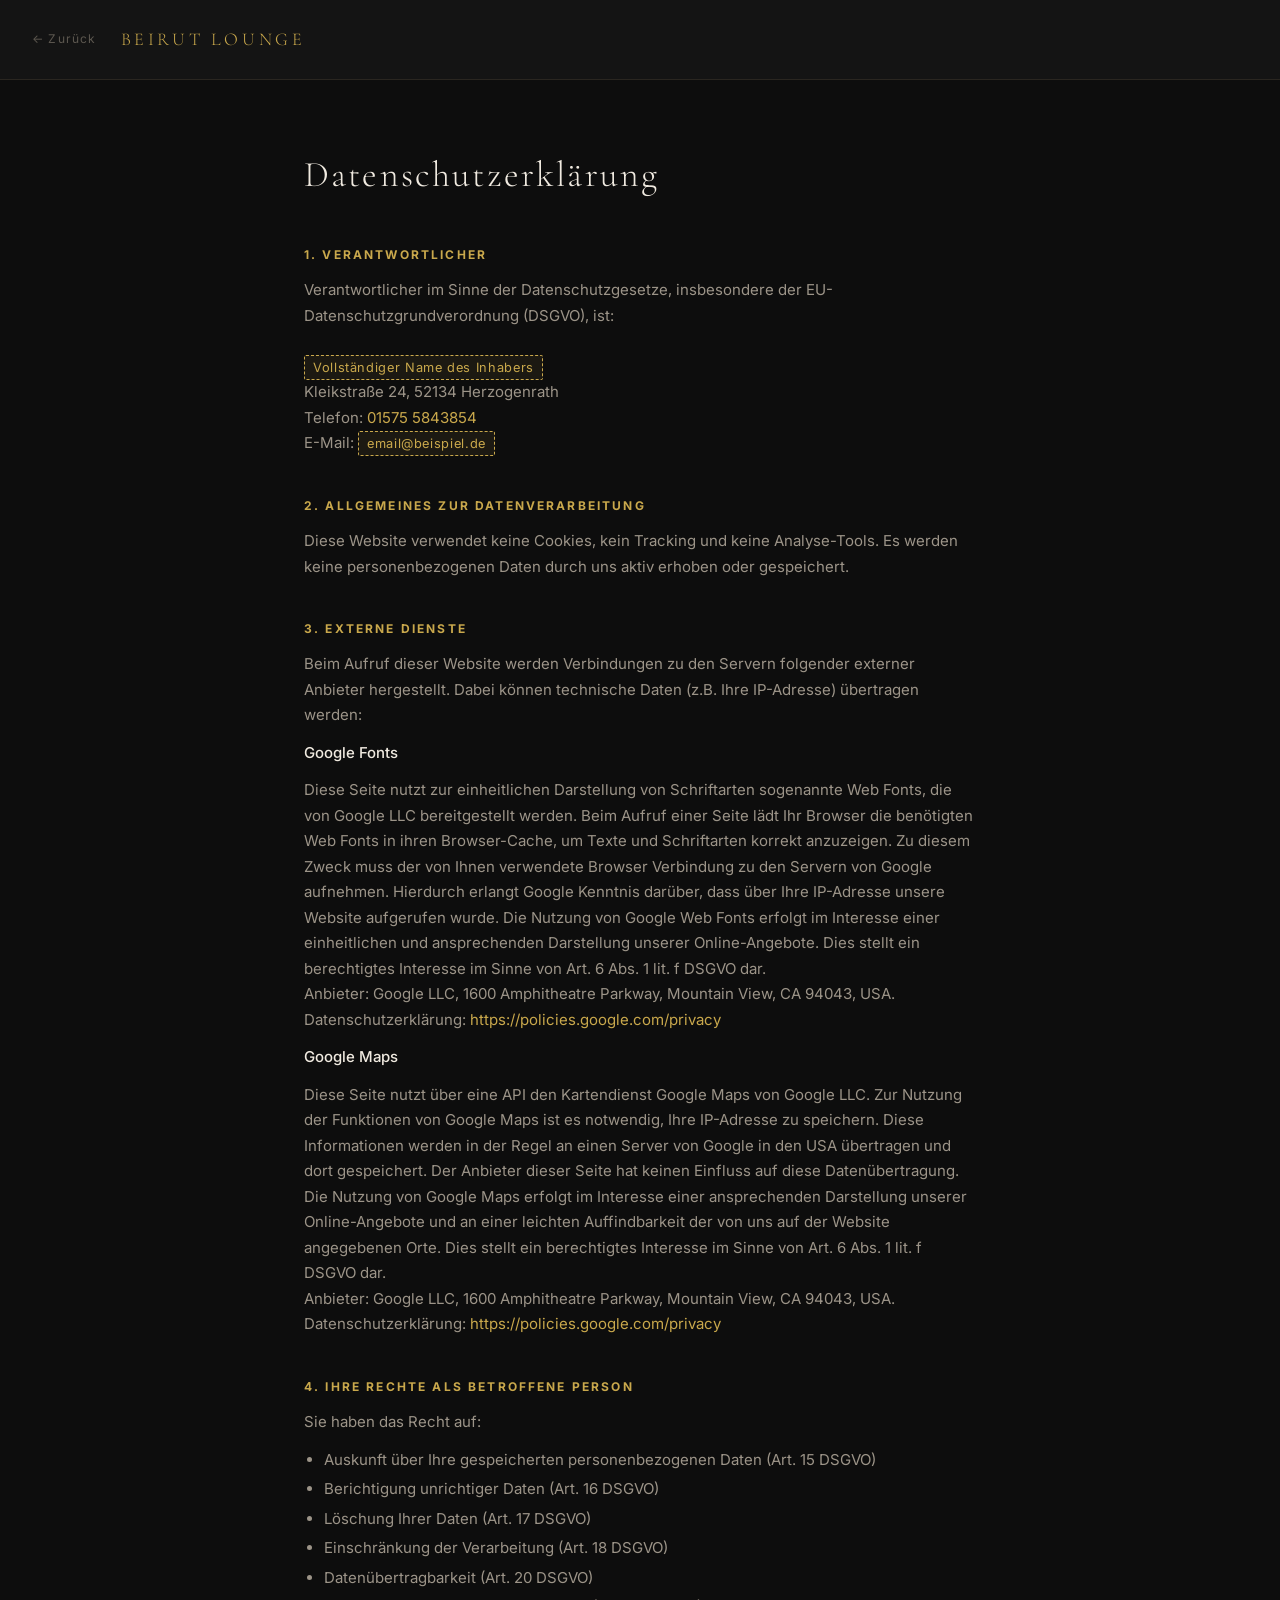
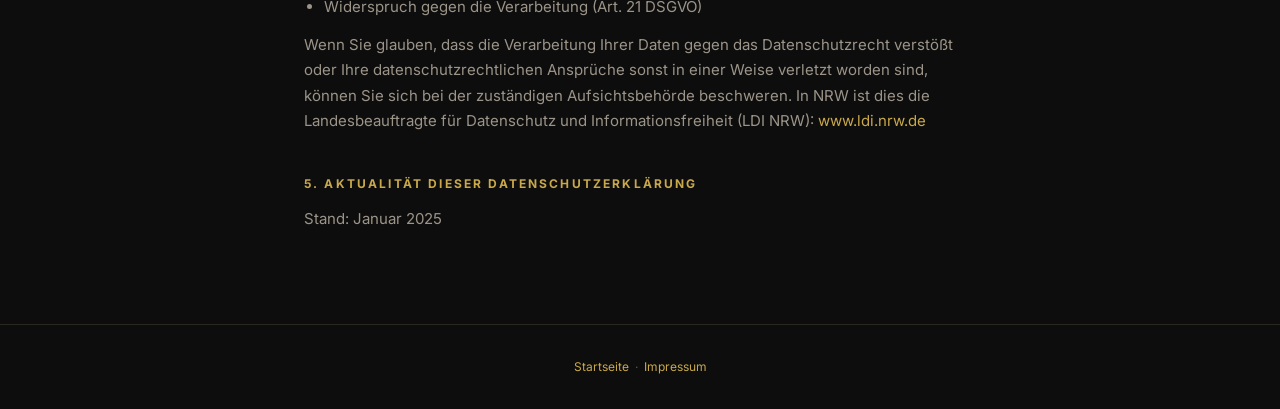
==== datenschutz.html @ f6200b84 "Initial commit: Beirut Lounge website" ====
<!DOCTYPE html>
<html lang="de">
<head>
  <meta charset="UTF-8">
  <meta name="viewport" content="width=device-width, initial-scale=1.0">
  <title>Datenschutz — Beirut Lounge</title>

  <link rel="preconnect" href="https://fonts.googleapis.com">
  <link rel="preconnect" href="https://fonts.gstatic.com" crossorigin>
  <link href="https://fonts.googleapis.com/css2?family=Cormorant+Garamond:wght@300;400&family=Inter:wght@300;400;500&display=swap" rel="stylesheet">

  <style>
    :root {
      --bg-primary:     #0D0D0D;
      --bg-surface:     #141414;
      --accent:         #C9A84C;
      --text-primary:   #F0EAE0;
      --text-secondary: #9C9488;
      --text-muted:     #5C574F;
      --divider:        #2A2620;
      --font-display:   'Cormorant Garamond', serif;
      --font-body:      'Inter', sans-serif;
    }
    *, *::before, *::after { box-sizing: border-box; margin: 0; padding: 0; }
    body {
      background: var(--bg-primary);
      color: var(--text-primary);
      font-family: var(--font-body);
      font-size: 1rem;
      line-height: 1.7;
    }
    a { color: var(--accent); text-decoration: none; }
    a:hover { text-decoration: underline; }

    .legal-header {
      background: var(--bg-surface);
      border-bottom: 1px solid var(--divider);
      padding: 1.5rem 2rem;
      display: flex;
      align-items: center;
      gap: 1.5rem;
    }
    .legal-header__back {
      font-size: 0.75rem;
      letter-spacing: 0.1em;
      color: var(--text-muted);
      transition: color 0.2s;
    }
    .legal-header__back:hover { color: var(--accent); text-decoration: none; }
    .legal-header__logo {
      font-family: var(--font-display);
      font-size: 1.125rem;
      font-weight: 300;
      letter-spacing: 0.2em;
      text-transform: uppercase;
      color: var(--accent);
    }

    .legal-main {
      max-width: 720px;
      margin: 0 auto;
      padding: 4rem 1.5rem 5rem;
    }
    h1 {
      font-family: var(--font-display);
      font-size: 2.25rem;
      font-weight: 300;
      letter-spacing: 0.06em;
      color: var(--text-primary);
      margin-bottom: 2.5rem;
    }
    h2 {
      font-size: 0.75rem;
      letter-spacing: 0.18em;
      text-transform: uppercase;
      color: var(--accent);
      margin: 2.5rem 0 0.75rem;
    }
    p {
      font-size: 0.9375rem;
      color: var(--text-secondary);
      margin-bottom: 0.75rem;
    }
    ul {
      padding-left: 1.25rem;
      margin-bottom: 0.75rem;
    }
    li {
      font-size: 0.9375rem;
      color: var(--text-secondary);
      margin-bottom: 0.25rem;
    }
    .placeholder {
      background: rgba(201,168,76,0.08);
      border: 1px dashed var(--accent);
      border-radius: 2px;
      padding: 0.25rem 0.5rem;
      color: var(--accent);
      font-size: 0.8rem;
      letter-spacing: 0.05em;
    }

    footer {
      border-top: 1px solid var(--divider);
      padding: 2rem 1.5rem;
      text-align: center;
      font-size: 0.75rem;
      color: var(--text-muted);
    }
  </style>
</head>
<body>

  <header class="legal-header">
    <a href="index.html" class="legal-header__back">&#8592; Zurück</a>
    <span class="legal-header__logo">Beirut Lounge</span>
  </header>

  <main class="legal-main">
    <h1>Datenschutzerklärung</h1>

    <h2>1. Verantwortlicher</h2>
    <p>
      Verantwortlicher im Sinne der Datenschutzgesetze, insbesondere der EU-Datenschutzgrundverordnung (DSGVO), ist:<br><br>
      <span class="placeholder">Vollständiger Name des Inhabers</span><br>
      Kleikstraße 24, 52134 Herzogenrath<br>
      Telefon: <a href="tel:+4915758843854">01575 5843854</a><br>
      E-Mail: <span class="placeholder">email@beispiel.de</span>
    </p>

    <h2>2. Allgemeines zur Datenverarbeitung</h2>
    <p>
      Diese Website verwendet keine Cookies, kein Tracking und keine Analyse-Tools.
      Es werden keine personenbezogenen Daten durch uns aktiv erhoben oder gespeichert.
    </p>

    <h2>3. Externe Dienste</h2>
    <p>
      Beim Aufruf dieser Website werden Verbindungen zu den Servern folgender externer Anbieter hergestellt.
      Dabei können technische Daten (z.B. Ihre IP-Adresse) übertragen werden:
    </p>

    <p><strong style="color: var(--text-primary); font-weight: 500;">Google Fonts</strong></p>
    <p>
      Diese Seite nutzt zur einheitlichen Darstellung von Schriftarten sogenannte Web Fonts, die von Google LLC bereitgestellt werden.
      Beim Aufruf einer Seite lädt Ihr Browser die benötigten Web Fonts in ihren Browser-Cache, um Texte und Schriftarten korrekt anzuzeigen.
      Zu diesem Zweck muss der von Ihnen verwendete Browser Verbindung zu den Servern von Google aufnehmen.
      Hierdurch erlangt Google Kenntnis darüber, dass über Ihre IP-Adresse unsere Website aufgerufen wurde.
      Die Nutzung von Google Web Fonts erfolgt im Interesse einer einheitlichen und ansprechenden Darstellung unserer Online-Angebote.
      Dies stellt ein berechtigtes Interesse im Sinne von Art. 6 Abs. 1 lit. f DSGVO dar.<br>
      Anbieter: Google LLC, 1600 Amphitheatre Parkway, Mountain View, CA 94043, USA.<br>
      Datenschutzerklärung: <a href="https://policies.google.com/privacy" target="_blank" rel="noopener noreferrer">https://policies.google.com/privacy</a>
    </p>

    <p><strong style="color: var(--text-primary); font-weight: 500;">Google Maps</strong></p>
    <p>
      Diese Seite nutzt über eine API den Kartendienst Google Maps von Google LLC.
      Zur Nutzung der Funktionen von Google Maps ist es notwendig, Ihre IP-Adresse zu speichern.
      Diese Informationen werden in der Regel an einen Server von Google in den USA übertragen und dort gespeichert.
      Der Anbieter dieser Seite hat keinen Einfluss auf diese Datenübertragung.
      Die Nutzung von Google Maps erfolgt im Interesse einer ansprechenden Darstellung unserer Online-Angebote und an einer leichten Auffindbarkeit der von uns auf der Website angegebenen Orte.
      Dies stellt ein berechtigtes Interesse im Sinne von Art. 6 Abs. 1 lit. f DSGVO dar.<br>
      Anbieter: Google LLC, 1600 Amphitheatre Parkway, Mountain View, CA 94043, USA.<br>
      Datenschutzerklärung: <a href="https://policies.google.com/privacy" target="_blank" rel="noopener noreferrer">https://policies.google.com/privacy</a>
    </p>

    <h2>4. Ihre Rechte als betroffene Person</h2>
    <p>Sie haben das Recht auf:</p>
    <ul>
      <li>Auskunft über Ihre gespeicherten personenbezogenen Daten (Art. 15 DSGVO)</li>
      <li>Berichtigung unrichtiger Daten (Art. 16 DSGVO)</li>
      <li>Löschung Ihrer Daten (Art. 17 DSGVO)</li>
      <li>Einschränkung der Verarbeitung (Art. 18 DSGVO)</li>
      <li>Datenübertragbarkeit (Art. 20 DSGVO)</li>
      <li>Widerspruch gegen die Verarbeitung (Art. 21 DSGVO)</li>
    </ul>
    <p>
      Wenn Sie glauben, dass die Verarbeitung Ihrer Daten gegen das Datenschutzrecht verstößt oder
      Ihre datenschutzrechtlichen Ansprüche sonst in einer Weise verletzt worden sind, können Sie sich
      bei der zuständigen Aufsichtsbehörde beschweren. In NRW ist dies die
      Landesbeauftragte für Datenschutz und Informationsfreiheit (LDI NRW):
      <a href="https://www.ldi.nrw.de" target="_blank" rel="noopener noreferrer">www.ldi.nrw.de</a>
    </p>

    <h2>5. Aktualität dieser Datenschutzerklärung</h2>
    <p>Stand: Januar 2025</p>
  </main>

  <footer>
    <a href="index.html">Startseite</a> &nbsp;&middot;&nbsp;
    <a href="impressum.html">Impressum</a>
  </footer>

</body>
</html>
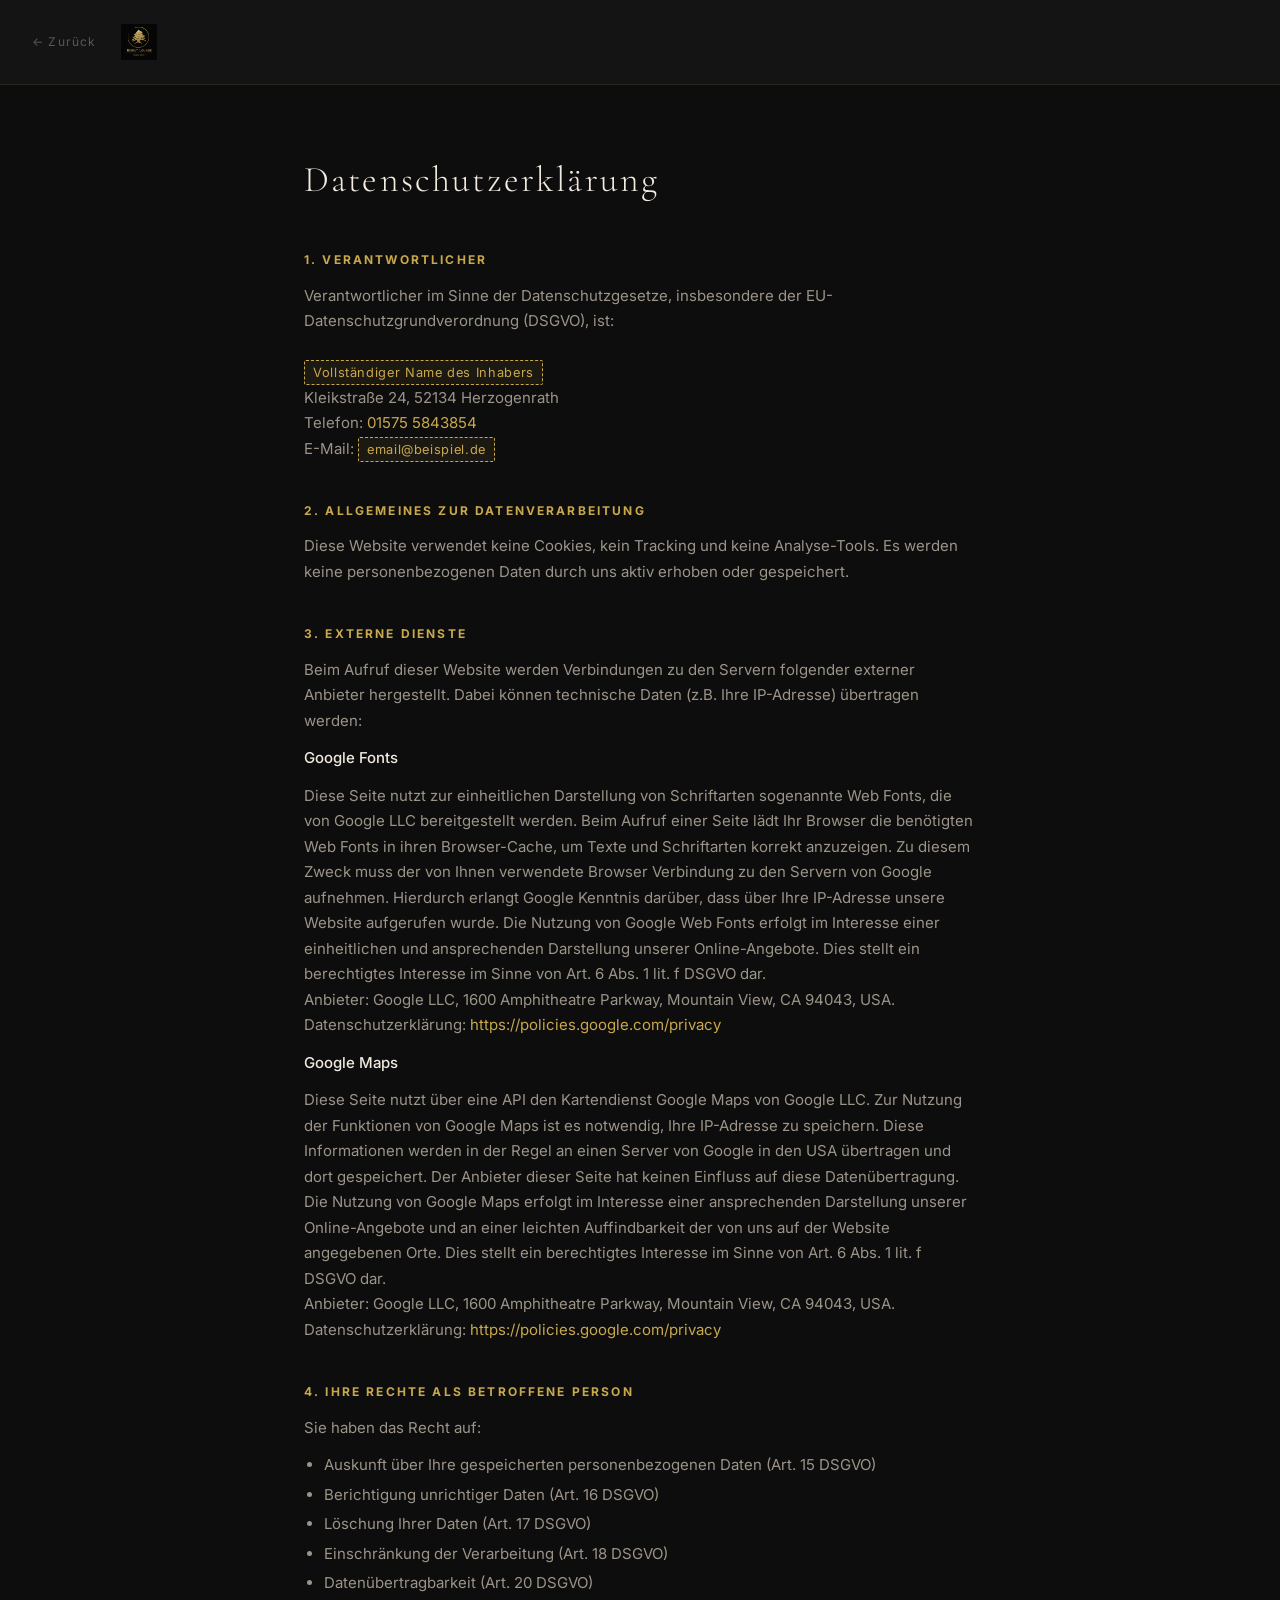
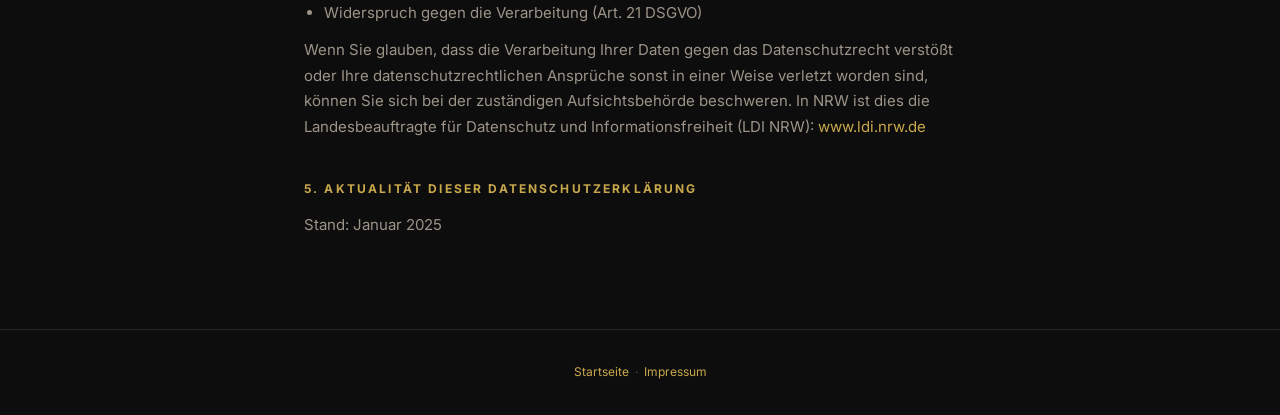
==== commit 8b951a57: "Logo einbinden: SVG-Logo ersetzt Text-Schriftzug auf allen Seiten - Nav, Speisekarte-Header, Impress" ====
--- a/datenschutz.html
+++ b/datenschutz.html
@@ -48,12 +48,8 @@
     }
     .legal-header__back:hover { color: var(--accent); text-decoration: none; }
     .legal-header__logo {
-      font-family: var(--font-display);
-      font-size: 1.125rem;
-      font-weight: 300;
-      letter-spacing: 0.2em;
-      text-transform: uppercase;
-      color: var(--accent);
+      height: 36px;
+      width: auto;
     }
 
     .legal-main {
@@ -113,7 +109,7 @@
 
   <header class="legal-header">
     <a href="index.html" class="legal-header__back">&#8592; Zurück</a>
-    <span class="legal-header__logo">Beirut Lounge</span>
+    <img src="assets/images/Logo.svg" alt="Beirut Lounge" class="legal-header__logo">
   </header>
 
   <main class="legal-main">
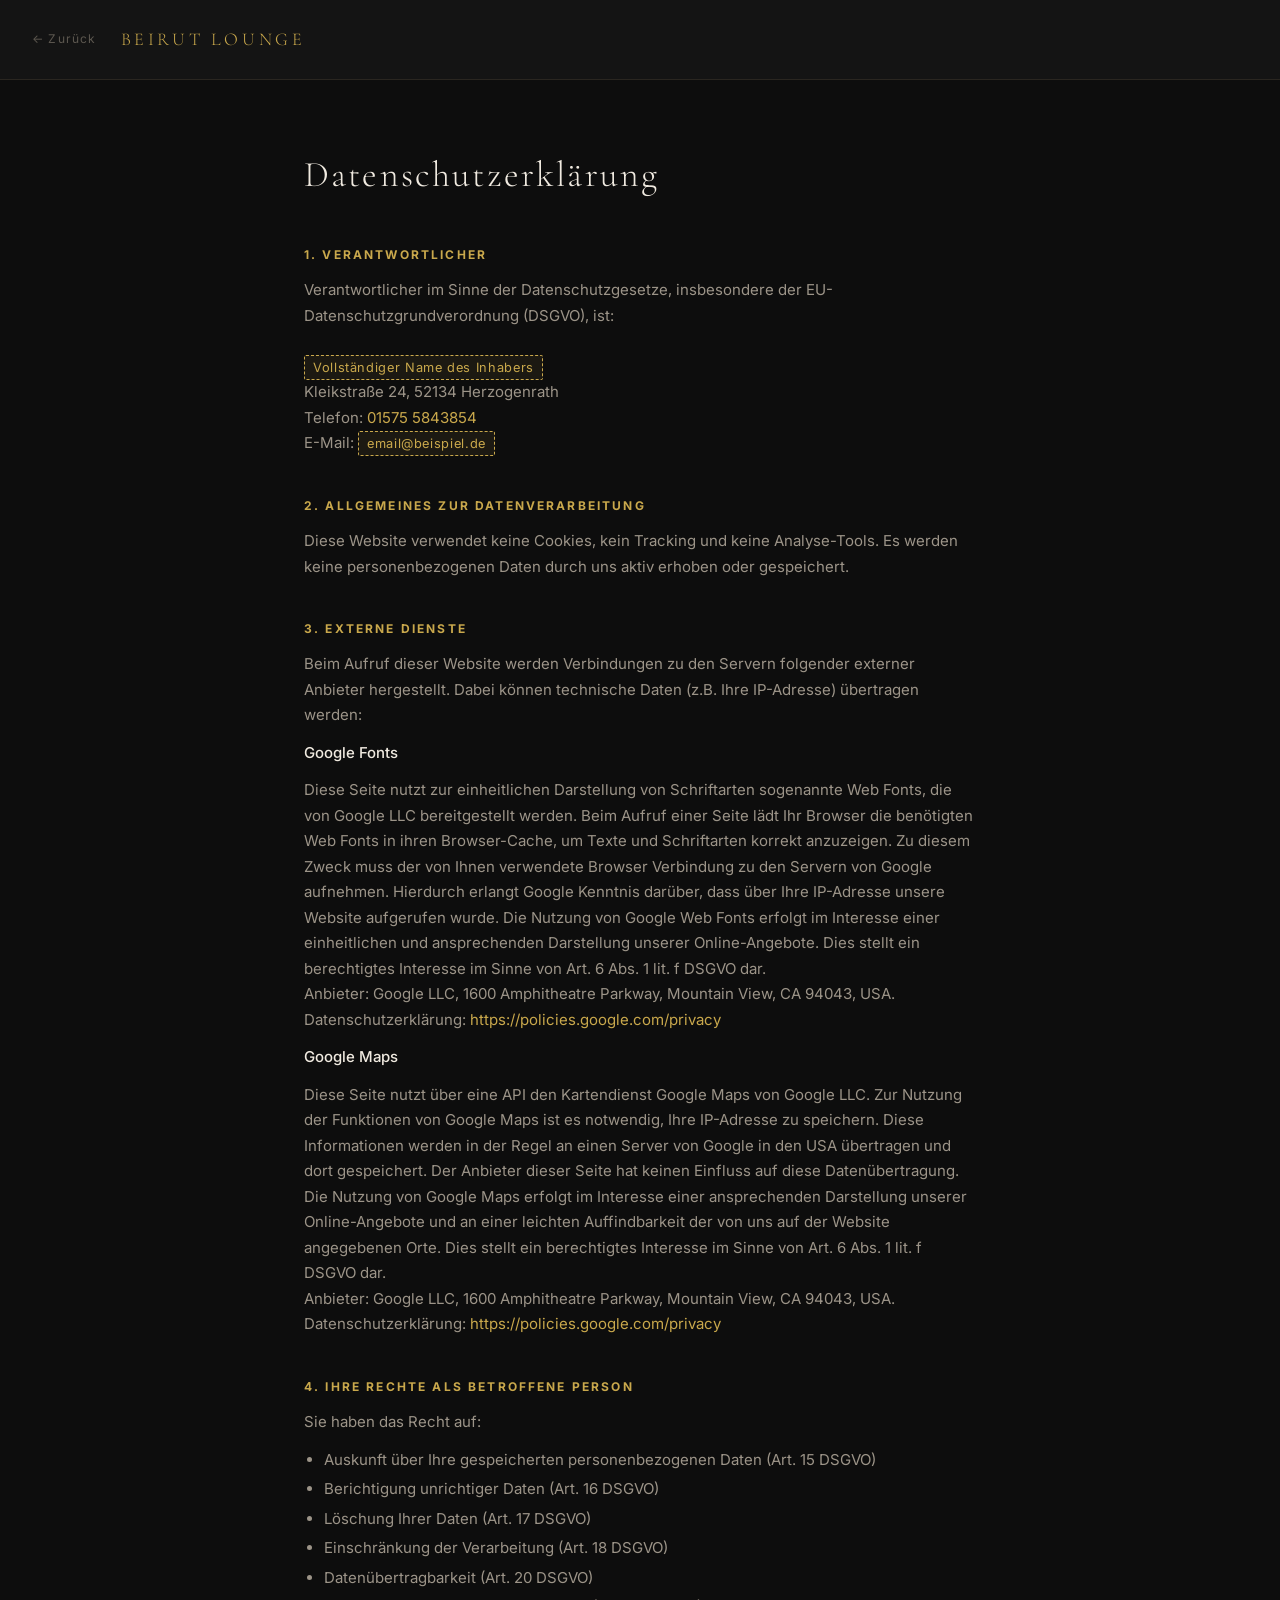
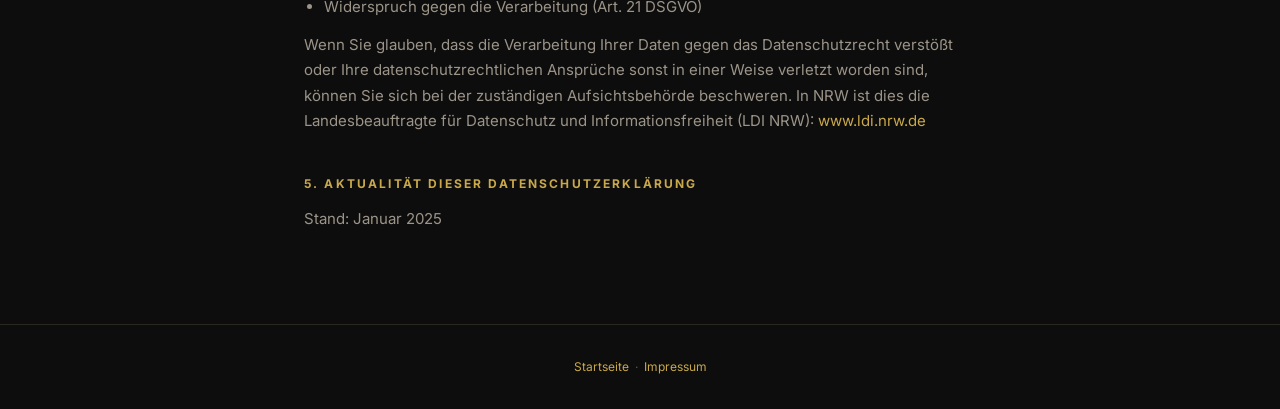
==== commit 707bc78a: "Revert: Logo-Änderungen rückgängig, zurück zu Textschriftzug Co-Authored-By: Claude Sonnet 4.6 <nore" ====
--- a/datenschutz.html
+++ b/datenschutz.html
@@ -48,8 +48,12 @@
     }
     .legal-header__back:hover { color: var(--accent); text-decoration: none; }
     .legal-header__logo {
-      height: 36px;
-      width: auto;
+      font-family: var(--font-display);
+      font-size: 1.125rem;
+      font-weight: 300;
+      letter-spacing: 0.2em;
+      text-transform: uppercase;
+      color: var(--accent);
     }
 
     .legal-main {
@@ -109,7 +113,7 @@
 
   <header class="legal-header">
     <a href="index.html" class="legal-header__back">&#8592; Zurück</a>
-    <img src="assets/images/Logo.svg" alt="Beirut Lounge" class="legal-header__logo">
+    <span class="legal-header__logo">Beirut Lounge</span>
   </header>
 
   <main class="legal-main">
